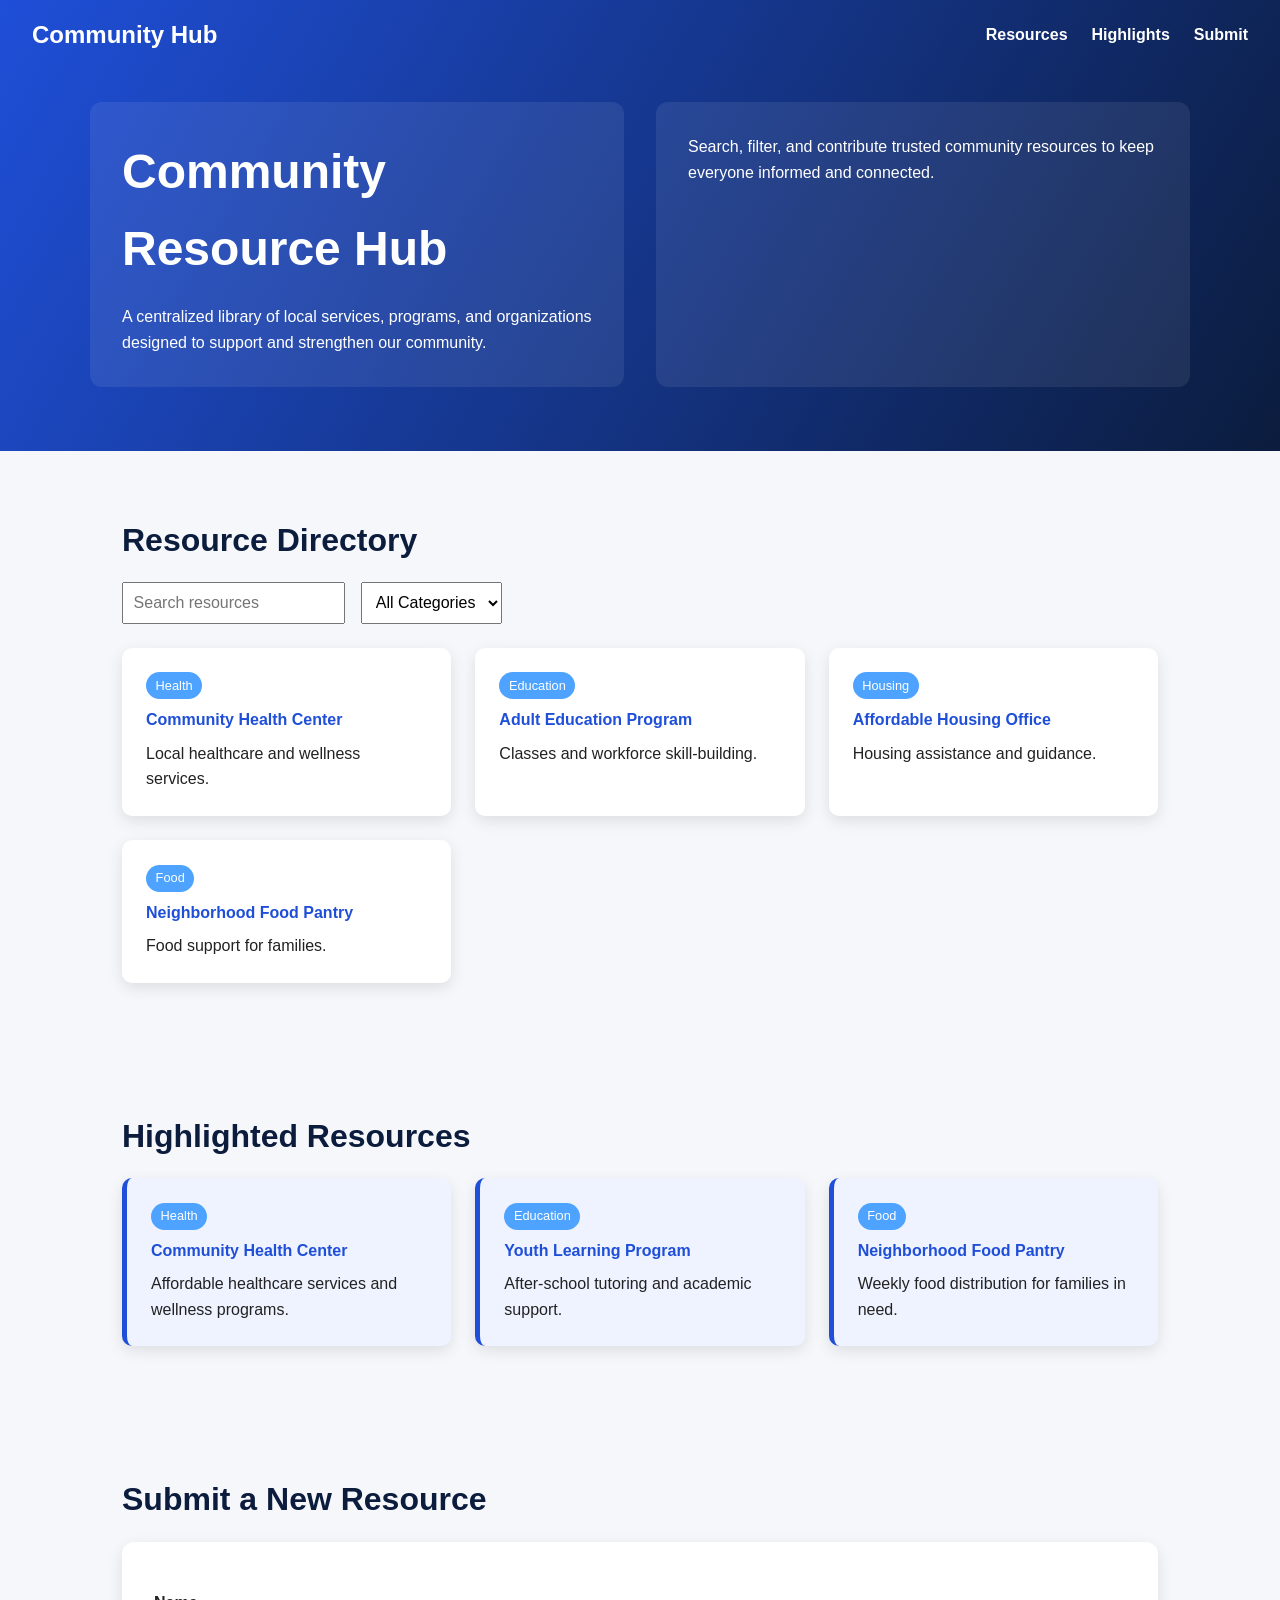
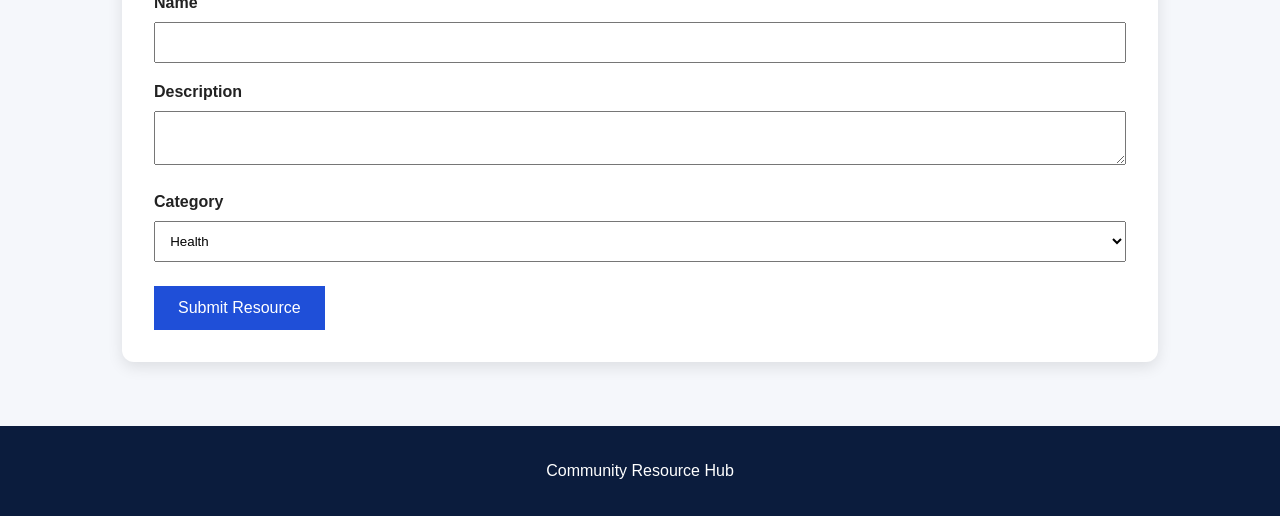
==== index.html @ 1dcc08d8 "Website" ====
<!DOCTYPE html>
<html lang="en">
<head>
  <meta charset="UTF-8">
  <meta name="viewport" content="width=device-width, initial-scale=1.0">
  <title>Community Resource Hub</title>
  <link rel="stylesheet" href="style.css">
</head>
<body>


<header>
  <nav>
    <h1>Community Hub</h1>
    <ul>
      <li><a href="#directory">Resources</a></li>
      <li><a href="#highlights">Highlights</a></li>
      <li><a href="#submit">Submit</a></li>
    </ul>
  </nav>


  <div class="hero">
    <div class="hero-box">
      <h2>Community Resource Hub</h2>
      <p>A centralized library of local services, programs, and organizations designed to support and strengthen our community.</p>
    </div>
    <div class="hero-box">
      <p>Search, filter, and contribute trusted community resources to keep everyone informed and connected.</p>
    </div>
  </div>
</header>


<section id="directory">
  <h3>Resource Directory</h3>
  <div class="controls">
    <input type="text" id="search" placeholder="Search resources">
    <select id="filter">
      <option value="all">All Categories</option>
      <option value="Health">Health</option>
      <option value="Education">Education</option>
      <option value="Housing">Housing</option>
      <option value="Food">Food</option>
    </select>
  </div>
  <div class="grid" id="resourceGrid"></div>
</section>


<section id="highlights">
  <h3>Highlighted Resources</h3>
  <div class="grid">
    <div class="card highlight">
      <span class="tag">Health</span>
      <h4>Community Health Center</h4>
      <p>Affordable healthcare services and wellness programs.</p>
    </div>
    <div class="card highlight">
      <span class="tag">Education</span>
      <h4>Youth Learning Program</h4>
      <p>After-school tutoring and academic support.</p>
    </div>
    <div class="card highlight">
      <span class="tag">Food</span>
      <h4>Neighborhood Food Pantry</h4>
      <p>Weekly food distribution for families in need.</p>
    </div>
  </div>
</section>


<section id="submit">
  <h3>Submit a New Resource</h3>
  <form id="resourceForm">
    <label>Name</label>
    <input type="text" id="name" required>


    <label>Description</label>
    <textarea id="description" required></textarea>


    <label>Category</label>
    <select id="category">
      <option value="Health">Health</option>
      <option value="Education">Education</option>
      <option value="Housing">Housing</option>
      <option value="Food">Food</option>
    </select>


    <button type="submit">Submit Resource</button>
  </form>
</section>


<footer>
  <p>Community Resource Hub</p>
</footer>


<script src="script.js"></script>
</body>
</html>
---- style.css ----
:root {
  --primary: #1f4fd8;
  --secondary: #0b1c3d;
  --accent: #4da3ff;
  --light: #f5f7fb;
}


* {
  box-sizing: border-box;
  margin: 0;
  padding: 0;
  font-family: Arial, Helvetica, sans-serif;
}


body {
  background: var(--light);
  color: #222;
  line-height: 1.6;
}


header {
  background: linear-gradient(120deg, var(--primary), var(--secondary));
  color: white;
  padding: 1rem 2rem 4rem;
}


nav {
  display: flex;
  justify-content: space-between;
  align-items: center;
  margin-bottom: 3rem;
}


nav ul {
  list-style: none;
  display: flex;
  gap: 1.5rem;
}


nav a {
  color: white;
  text-decoration: none;
  font-weight: bold;
}


.hero {
  max-width: 1100px;
  margin: auto;
  display: grid;
  grid-template-columns: 1fr 1fr;
  gap: 2rem;
}


.hero h2 {
  font-size: 3rem;
  margin-bottom: 1rem;
}


.hero-box {
  background: rgba(255,255,255,0.08);
  padding: 2rem;
  border-radius: 12px;
}


section {
  padding: 4rem 2rem;
  max-width: 1100px;
  margin: auto;
}


section h3 {
  font-size: 2rem;
  margin-bottom: 1rem;
  color: var(--secondary);
}


.controls {
  display: flex;
  gap: 1rem;
  margin-bottom: 1.5rem;
  flex-wrap: wrap;
}


.controls input,
.controls select {
  padding: 0.6rem;
  font-size: 1rem;
}


.grid {
  display: grid;
  grid-template-columns: repeat(auto-fit, minmax(250px, 1fr));
  gap: 1.5rem;
}


.card {
  background: white;
  padding: 1.5rem;
  border-radius: 10px;
  box-shadow: 0 5px 15px rgba(0,0,0,0.1);
}


.card h4 {
  margin-bottom: 0.5rem;
  color: var(--primary);
}


.tag {
  display: inline-block;
  background: var(--accent);
  color: white;
  padding: 0.2rem 0.6rem;
  border-radius: 20px;
  font-size: 0.8rem;
  margin-bottom: 0.5rem;
}


.highlight {
  background: #eef3ff;
  border-left: 5px solid var(--primary);
}


form {
  background: white;
  padding: 2rem;
  border-radius: 12px;
  box-shadow: 0 5px 15px rgba(0,0,0,0.1);
}


form label {
  display: block;
  margin-top: 1rem;
  font-weight: bold;
}


form input,
form textarea,
form select {
  width: 100%;
  padding: 0.7rem;
  margin-top: 0.4rem;
}


form button {
  margin-top: 1.5rem;
  background: var(--primary);
  color: white;
  border: none;
  padding: 0.8rem 1.5rem;
  font-size: 1rem;
  cursor: pointer;
}


footer {
  background: var(--secondary);
  color: white;
  text-align: center;
  padding: 2rem;
}
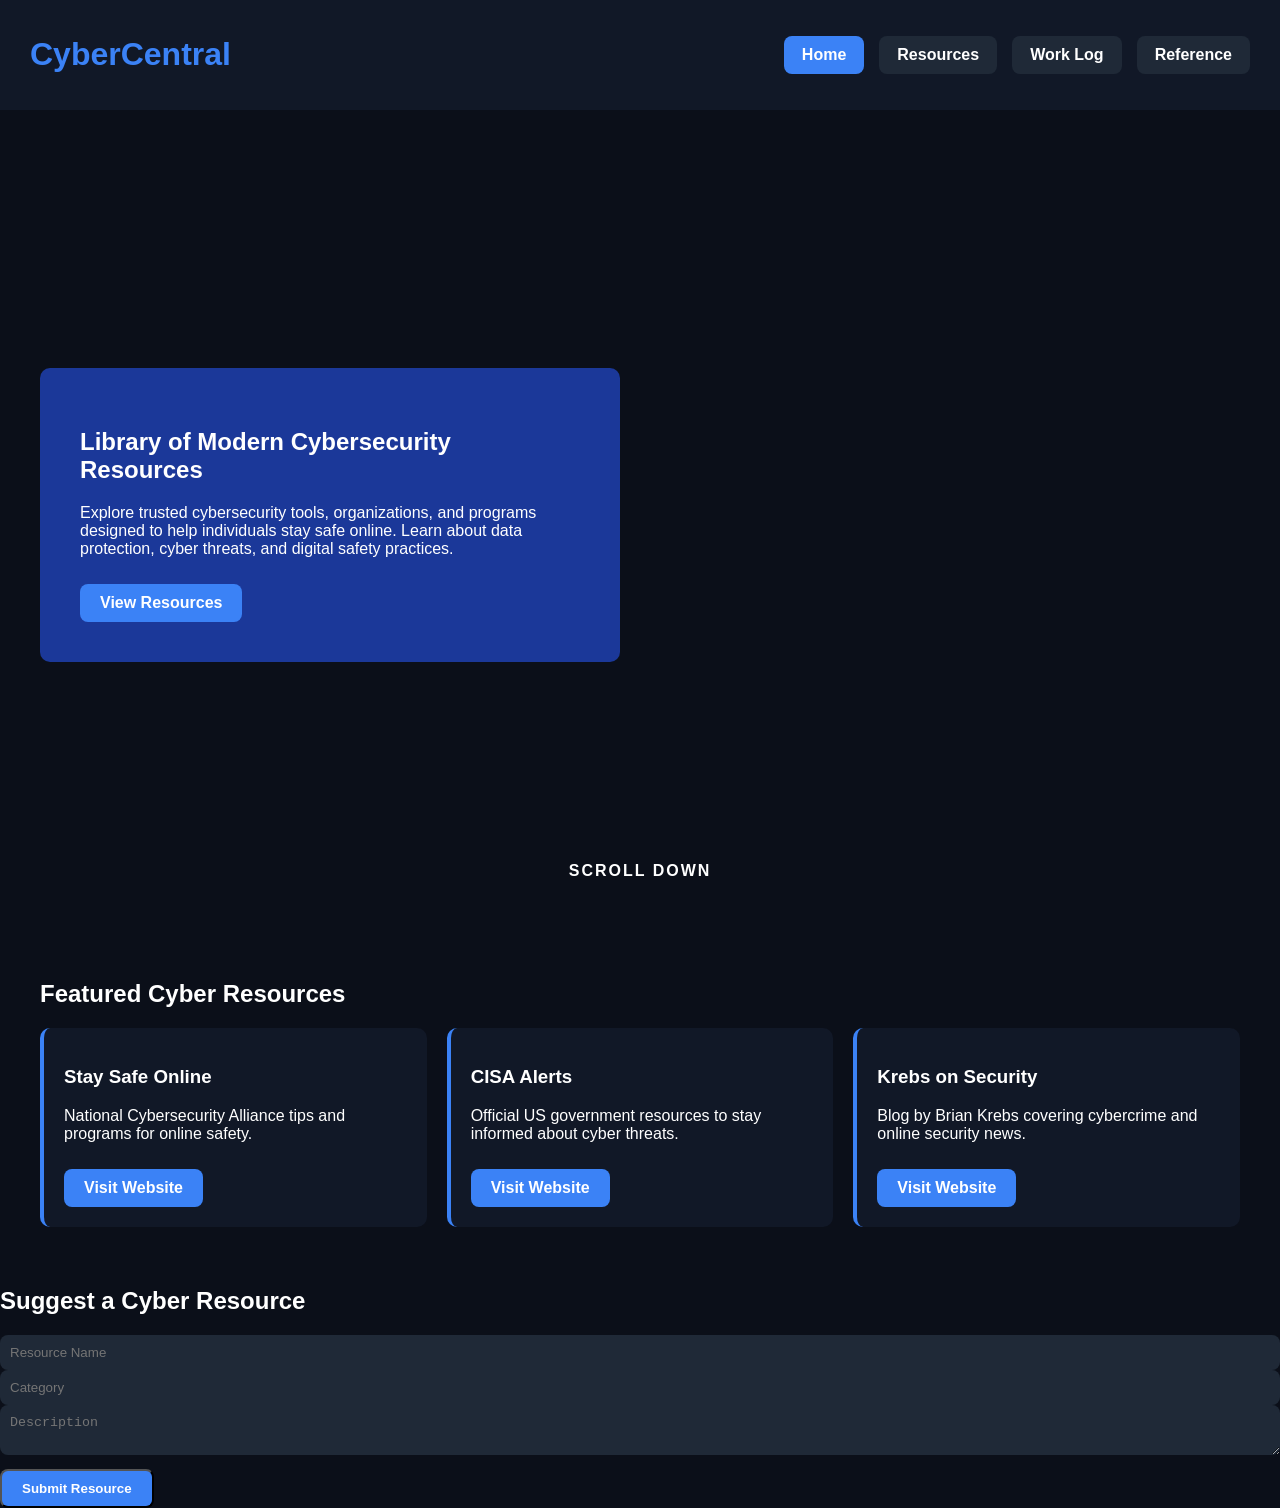
==== commit e5704c16: "FINAL DRAFT TIME (hopefully)!" ====
--- a/index.html
+++ b/index.html
@@ -1,105 +1,65 @@
 <!DOCTYPE html>
 <html lang="en">
 <head>
-  <meta charset="UTF-8">
-  <meta name="viewport" content="width=device-width, initial-scale=1.0">
-  <title>Community Resource Hub</title>
-  <link rel="stylesheet" href="style.css">
+    <meta charset="UTF-8">
+    <title>Cyber Resource Hub</title>
+    <link rel="stylesheet" href="style.css">
 </head>
 <body>
 
-
-<header>
-  <nav>
-    <h1>Community Hub</h1>
-    <ul>
-      <li><a href="#directory">Resources</a></li>
-      <li><a href="#highlights">Highlights</a></li>
-      <li><a href="#submit">Submit</a></li>
-    </ul>
-  </nav>
-
-
-  <div class="hero">
-    <div class="hero-box">
-      <h2>Community Resource Hub</h2>
-      <p>A centralized library of local services, programs, and organizations designed to support and strengthen our community.</p>
-    </div>
-    <div class="hero-box">
-      <p>Search, filter, and contribute trusted community resources to keep everyone informed and connected.</p>
-    </div>
-  </div>
+<header class="navbar">
+    <h1 class="logo">CyberCentral</h1>
+    <nav class="nav-buttons">
+        <a href="index.html" class="nav-btn active">Home</a>
+        <a href="directory.html" class="nav-btn">Resources</a>
+        <a href="worklog.html" class="nav-btn">Work Log</a>
+        <a href="reference.html" class="nav-btn">Reference</a>
+    </nav>
 </header>
 
-
-<section id="directory">
-  <h3>Resource Directory</h3>
-  <div class="controls">
-    <input type="text" id="search" placeholder="Search resources">
-    <select id="filter">
-      <option value="all">All Categories</option>
-      <option value="Health">Health</option>
-      <option value="Education">Education</option>
-      <option value="Housing">Housing</option>
-      <option value="Food">Food</option>
-    </select>
-  </div>
-  <div class="grid" id="resourceGrid"></div>
+<section class="hero">
+    <div class="hero-overlay">
+        <h2>Library of Modern Cybersecurity Resources</h2>
+        <p>
+            Explore trusted cybersecurity tools, organizations, and programs designed to help individuals 
+            stay safe online. Learn about data protection, cyber threats, and digital safety practices.
+        </p>
+        <a href="directory.html" class="btn">View Resources</a>
+    </div>
+    <div class="scroll-text">SCROLL DOWN</div>
 </section>
 
-
-<section id="highlights">
-  <h3>Highlighted Resources</h3>
-  <div class="grid">
-    <div class="card highlight">
-      <span class="tag">Health</span>
-      <h4>Community Health Center</h4>
-      <p>Affordable healthcare services and wellness programs.</p>
+<section class="highlights">
+    <h2>Featured Cyber Resources</h2>
+    <div class="grid">
+        <div class="card">
+            <h3>Stay Safe Online</h3>
+            <p>National Cybersecurity Alliance tips and programs for online safety.</p>
+            <a href="https://staysafeonline.org/" target="_blank" class="btn">Visit Website</a>
+        </div>
+        <div class="card">
+            <h3>CISA Alerts</h3>
+            <p>Official US government resources to stay informed about cyber threats.</p>
+            <a href="https://www.cisa.gov/" target="_blank" class="btn">Visit Website</a>
+        </div>
+        <div class="card">
+            <h3>Krebs on Security</h3>
+            <p>Blog by Brian Krebs covering cybercrime and online security news.</p>
+            <a href="https://krebsonsecurity.com/" target="_blank" class="btn">Visit Website</a>
+        </div>
     </div>
-    <div class="card highlight">
-      <span class="tag">Education</span>
-      <h4>Youth Learning Program</h4>
-      <p>After-school tutoring and academic support.</p>
-    </div>
-    <div class="card highlight">
-      <span class="tag">Food</span>
-      <h4>Neighborhood Food Pantry</h4>
-      <p>Weekly food distribution for families in need.</p>
-    </div>
-  </div>
 </section>
 
-
-<section id="submit">
-  <h3>Submit a New Resource</h3>
-  <form id="resourceForm">
-    <label>Name</label>
-    <input type="text" id="name" required>
-
-
-    <label>Description</label>
-    <textarea id="description" required></textarea>
-
-
-    <label>Category</label>
-    <select id="category">
-      <option value="Health">Health</option>
-      <option value="Education">Education</option>
-      <option value="Housing">Housing</option>
-      <option value="Food">Food</option>
-    </select>
-
-
-    <button type="submit">Submit Resource</button>
-  </form>
+<section class="form-section">
+    <h2>Suggest a Cyber Resource</h2>
+    <form id="resourceForm">
+        <input type="text" placeholder="Resource Name" required>
+        <input type="text" placeholder="Category" required>
+        <textarea placeholder="Description"></textarea>
+        <button type="submit" class="btn">Submit Resource</button>
+    </form>
 </section>
-
-
-<footer>
-  <p>Community Resource Hub</p>
-</footer>
-
 
 <script src="script.js"></script>
 </body>
-</html>
+</html>
--- a/style.css
+++ b/style.css
@@ -1,182 +1,145 @@
-:root {
-  --primary: #1f4fd8;
-  --secondary: #0b1c3d;
-  --accent: #4da3ff;
-  --light: #f5f7fb;
+/*General body styling: font, background color, text color*/
+body {
+    margin: 0;
+    font-family: 'Segoe UI', sans-serif;
+    background: #0b0f19;
+    color: white;
 }
 
-
-* {
-  box-sizing: border-box;
-  margin: 0;
-  padding: 0;
-  font-family: Arial, Helvetica, sans-serif;
+/*Navbar styling: flex layout, spacing, background color*/
+.navbar {
+    display: flex;
+    justify-content: space-between;
+    align-items: center;
+    padding: 15px 30px;
+    background: #111827;
 }
 
-
-body {
-  background: var(--light);
-  color: #222;
-  line-height: 1.6;
+/*Logo color*/
+.logo {
+    color: #3b82f6;
 }
 
-
-header {
-  background: linear-gradient(120deg, var(--primary), var(--secondary));
-  color: white;
-  padding: 1rem 2rem 4rem;
+/*Navigation buttons container styling*/
+.nav-buttons {
+    display: flex;
+    gap: 15px;
 }
 
-
-nav {
-  display: flex;
-  justify-content: space-between;
-  align-items: center;
-  margin-bottom: 3rem;
+/*Navigation button styling, including hover effects and active state*/
+.nav-btn {
+    background: #1f2937;
+    color: white;
+    text-decoration: none;
+    padding: 10px 18px;
+    border-radius: 8px;
+    font-weight: bold;
+    transition: all 0.3s ease;
+}
+.nav-btn.active {
+    background: #3b82f6;
+}
+.nav-btn:hover {
+    background: #2563eb;
+    transform: translateY(-2px);
+    box-shadow: 0 4px 8px rgba(0,0,0,0.2);
 }
 
-
-nav ul {
-  list-style: none;
-  display: flex;
-  gap: 1.5rem;
+/*Hero section styling: height, background image, flex alignment*/
+.hero {
+    height: 90vh;
+    background: url('https://images.unsplash.com/photo-1518770660439-4636190af475') center/cover;
+    display: flex;
+    align-items: center;
+}
+/*Hero overlay for text*/
+.hero-overlay {
+    background: rgba(30,64,175,0.85);
+    padding: 40px;
+    margin-left: 40px;
+    border-radius: 10px;
+    max-width: 500px;
+}
+/*Scroll text at bottom of hero section*/
+.scroll-text {
+    position: absolute;
+    bottom: 20px;
+    left: 50%;
+    transform: translateX(-50%);
+    color: white;
+    font-weight: bold;
+    letter-spacing: 2px;
 }
 
-
-nav a {
-  color: white;
-  text-decoration: none;
-  font-weight: bold;
+/* Highlights and worklog container padding*/
+.highlights, .worklog-container {
+    padding: 40px;
 }
 
-
-.hero {
-  max-width: 1100px;
-  margin: auto;
-  display: grid;
-  grid-template-columns: 1fr 1fr;
-  gap: 2rem;
+/*Grid layout for cards*/
+.grid {
+    display: grid;
+    grid-template-columns: repeat(auto-fit, minmax(250px, 1fr));
+    gap: 20px;
 }
 
-
-.hero h2 {
-  font-size: 3rem;
-  margin-bottom: 1rem;
+/*Card styling with background + padding + border + hover effect*/
+.card {
+    background: #111827;
+    padding: 20px;
+    border-left: 4px solid #3b82f6;
+    border-radius: 10px;
+    transition: transform 0.2s ease, box-shadow 0.2s ease;
+}
+.card:hover {
+    transform: translateY(-3px);
+    box-shadow: 0 6px 12px rgba(0,0,0,0.3);
 }
 
-
-.hero-box {
-  background: rgba(255,255,255,0.08);
-  padding: 2rem;
-  border-radius: 12px;
+/*Button styling + hover effects*/
+.btn {
+    display: inline-block;
+    padding: 10px 20px;
+    background: #3b82f6;
+    color: white;
+    text-decoration: none;
+    border-radius: 8px;
+    font-weight: bold;
+    transition: all 0.3s ease;
+    margin-top: 10px;
+}
+.btn:hover {
+    background: #2563eb;
+    transform: translateY(-2px);
+    box-shadow: 0 4px 8px rgba(0,0,0,0.2);
 }
 
-
-section {
-  padding: 4rem 2rem;
-  max-width: 1100px;
-  margin: auto;
+.controls {
+    padding: 20px;
+    display: flex;
+    gap: 10px;
+    flex-wrap: wrap;
+}
+input, textarea, select {
+    padding: 10px;
+    background: #1f2937;
+    border: none;
+    color: white;
+    border-radius: 8px;
+    width: 100%;
+    box-sizing: border-box;
+}
+textarea {
+    resize: vertical;
+}
+button {
+    cursor: pointer;
 }
 
-
-section h3 {
-  font-size: 2rem;
-  margin-bottom: 1rem;
-  color: var(--secondary);
-}
-
-
-.controls {
-  display: flex;
-  gap: 1rem;
-  margin-bottom: 1.5rem;
-  flex-wrap: wrap;
-}
-
-
-.controls input,
-.controls select {
-  padding: 0.6rem;
-  font-size: 1rem;
-}
-
-
-.grid {
-  display: grid;
-  grid-template-columns: repeat(auto-fit, minmax(250px, 1fr));
-  gap: 1.5rem;
-}
-
-
-.card {
-  background: white;
-  padding: 1.5rem;
-  border-radius: 10px;
-  box-shadow: 0 5px 15px rgba(0,0,0,0.1);
-}
-
-
-.card h4 {
-  margin-bottom: 0.5rem;
-  color: var(--primary);
-}
-
-
-.tag {
-  display: inline-block;
-  background: var(--accent);
-  color: white;
-  padding: 0.2rem 0.6rem;
-  border-radius: 20px;
-  font-size: 0.8rem;
-  margin-bottom: 0.5rem;
-}
-
-
-.highlight {
-  background: #eef3ff;
-  border-left: 5px solid var(--primary);
-}
-
-
-form {
-  background: white;
-  padding: 2rem;
-  border-radius: 12px;
-  box-shadow: 0 5px 15px rgba(0,0,0,0.1);
-}
-
-
-form label {
-  display: block;
-  margin-top: 1rem;
-  font-weight: bold;
-}
-
-
-form input,
-form textarea,
-form select {
-  width: 100%;
-  padding: 0.7rem;
-  margin-top: 0.4rem;
-}
-
-
-form button {
-  margin-top: 1.5rem;
-  background: var(--primary);
-  color: white;
-  border: none;
-  padding: 0.8rem 1.5rem;
-  font-size: 1rem;
-  cursor: pointer;
-}
-
-
-footer {
-  background: var(--secondary);
-  color: white;
-  text-align: center;
-  padding: 2rem;
-}
+/*Worklog card styling*/
+.worklog-entry {
+    background: #111827;
+    margin: 10px 0;
+    padding: 20px;
+    border-radius: 10px;
+}
